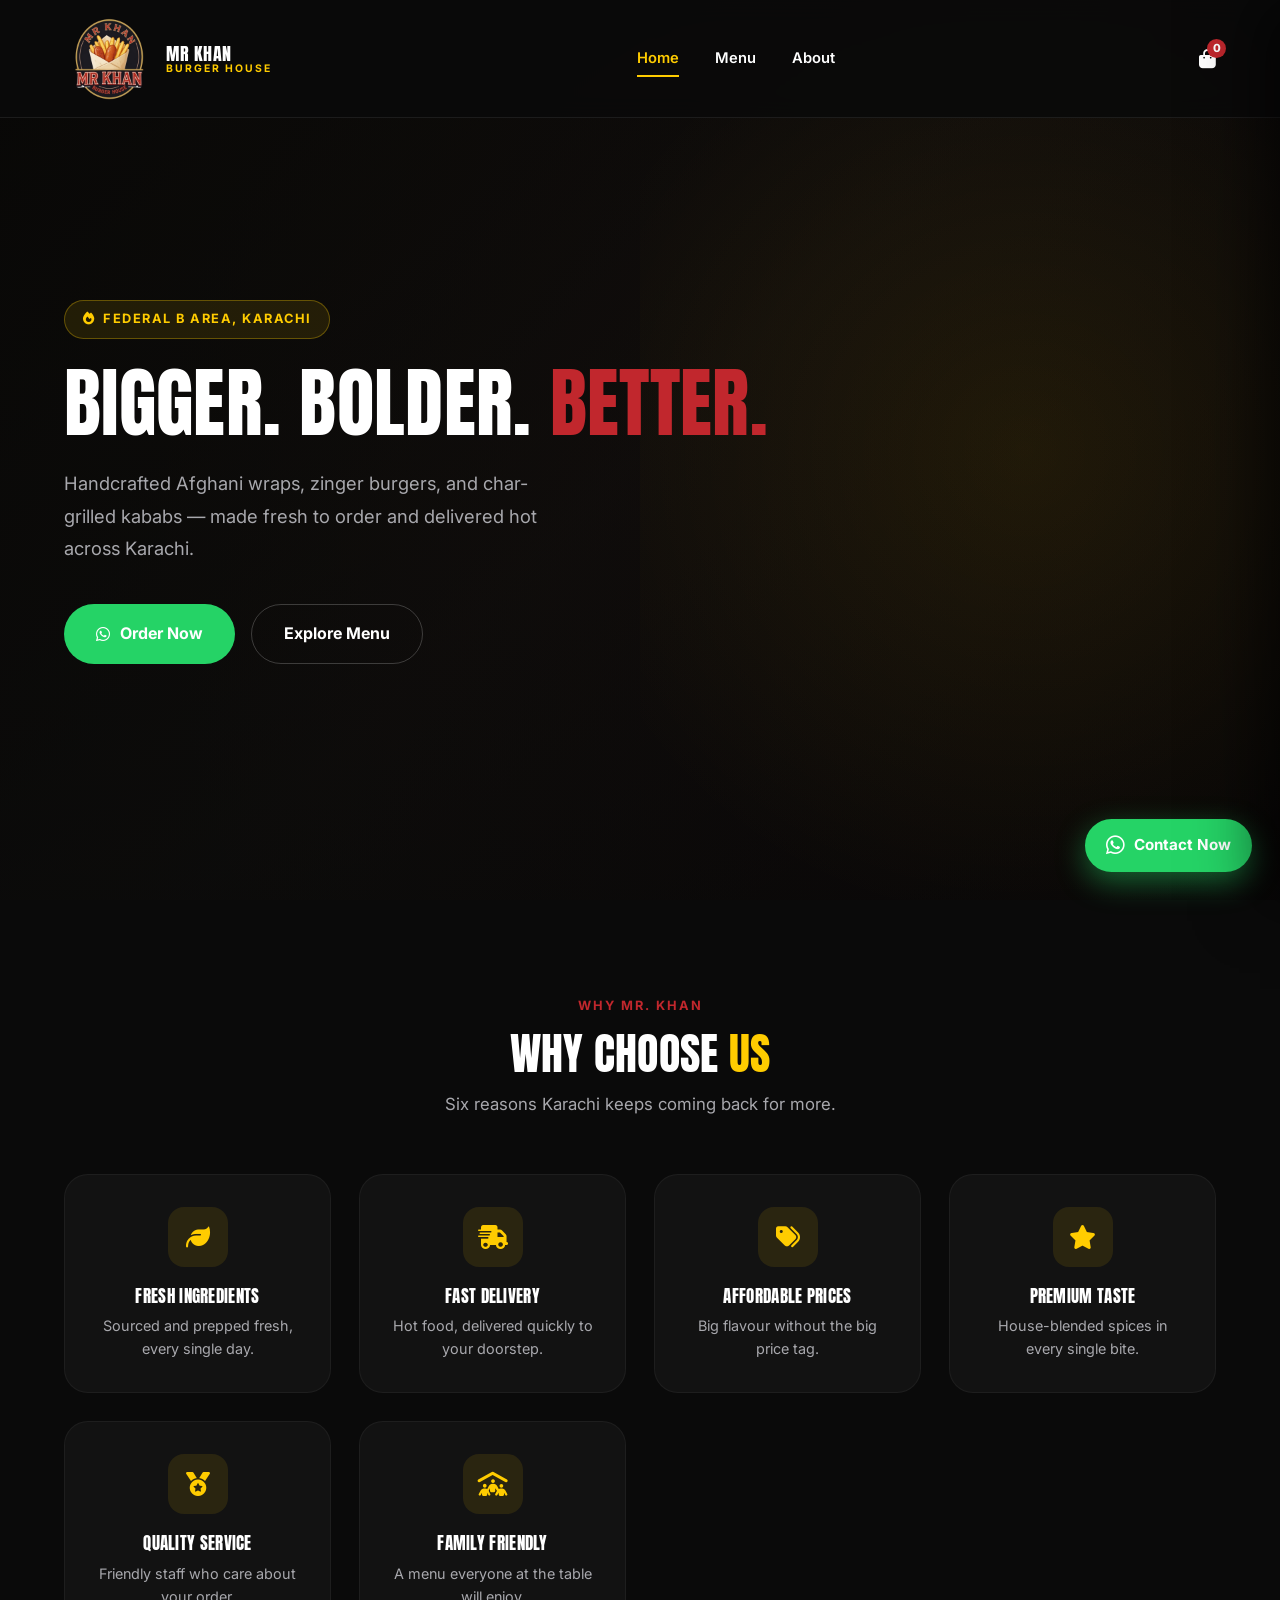
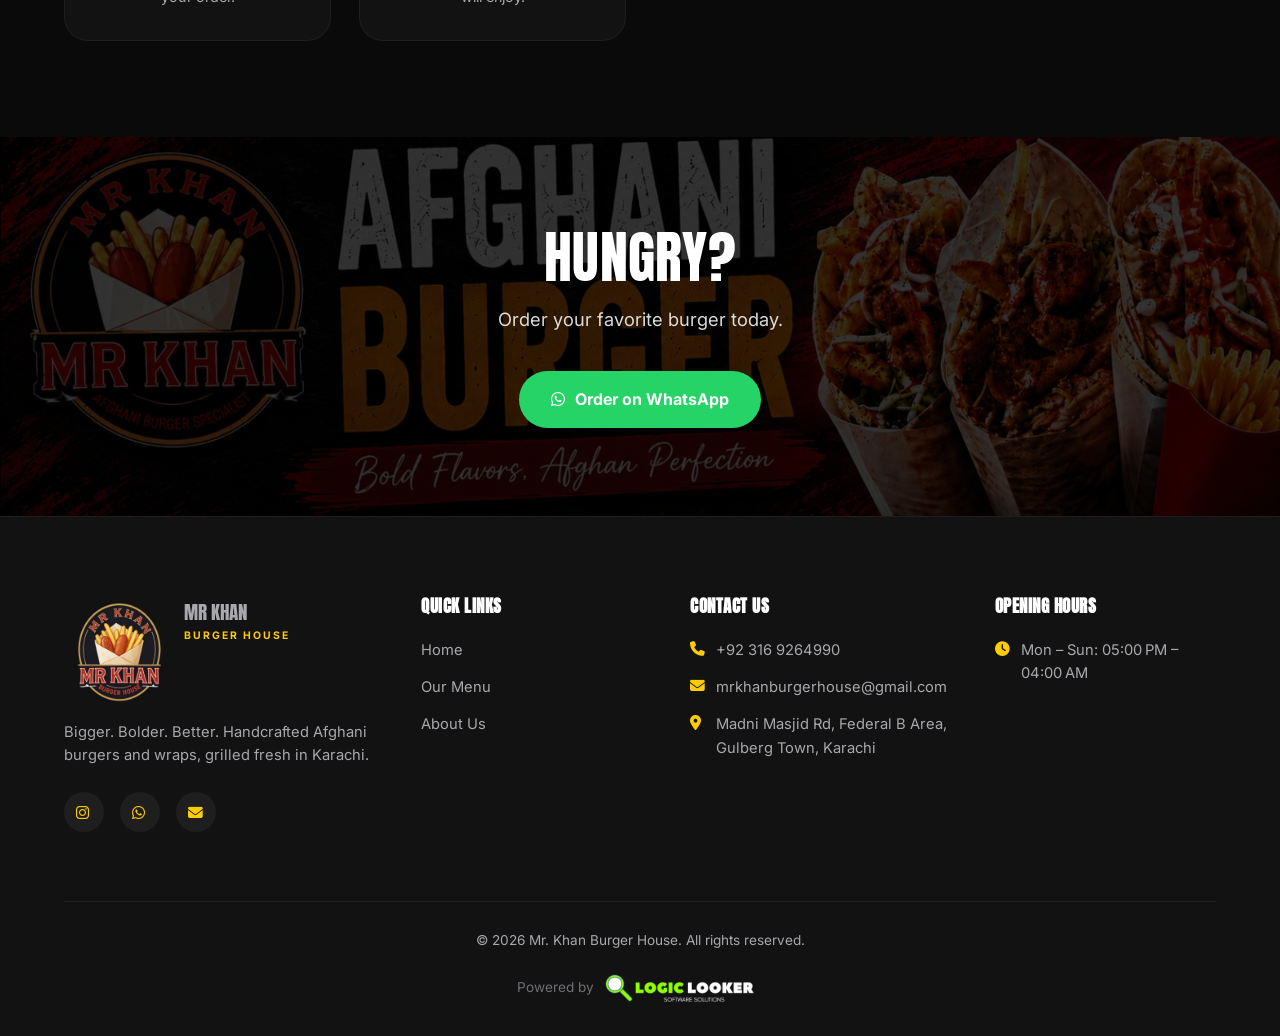
==== index.html @ 72c1619b "Add all project files" ====
<!DOCTYPE html>
<html lang="en">
<head>
<meta charset="UTF-8">
<meta name="viewport" content="width=device-width, initial-scale=1.0">
<title>Mr. Khan Burger House | Bigger. Bolder. Better. | Karachi</title>
<meta name="description" content="Mr. Khan Burger House — Afghani wraps, zinger burgers, seekh & chapli kabab grilled fresh daily in Federal B Area, Karachi. Order now on WhatsApp for fast delivery.">
<meta name="keywords" content="Mr Khan Burger House, Afghani burger Karachi, zinger burger Karachi, chapli kabab, seekh kabab, Federal B Area food, Gulberg Town restaurant, burger delivery Karachi">
<link rel="canonical" href="https://mrkhanburgerhouse.com/index.html">

<!-- Open Graph -->
<meta property="og:type" content="restaurant.menu">
<meta property="og:title" content="Mr. Khan Burger House | Bigger. Bolder. Better.">
<meta property="og:description" content="Afghani wraps, zinger burgers, and kababs grilled fresh daily in Federal B Area, Karachi. Order now on WhatsApp.">
<meta property="og:image" content="https://mrkhanburgerhouse.com/assets/logos/mrkhan-logo.png">
<meta property="og:url" content="https://mrkhanburgerhouse.com/index.html">
<meta property="og:locale" content="en_PK">

<!-- Twitter Card -->
<meta name="twitter:card" content="summary_large_image">
<meta name="twitter:title" content="Mr. Khan Burger House | Bigger. Bolder. Better.">
<meta name="twitter:description" content="Afghani wraps, zinger burgers, and kababs grilled fresh daily in Federal B Area, Karachi.">
<meta name="twitter:image" content="https://mrkhanburgerhouse.com/assets/logos/mrkhan-logo.png">

<link rel="icon" type="image/png" href="assets/logos/mrkhan-logo.png">
<link rel="apple-touch-icon" href="assets/logos/mrkhan-logo.png">

<link rel="preconnect" href="https://fonts.googleapis.com">
<link href="https://fonts.googleapis.com/css2?family=Anton&family=Inter:wght@300;400;500;600;700;800;900&display=swap" rel="stylesheet">
<link rel="stylesheet" href="https://cdnjs.cloudflare.com/ajax/libs/font-awesome/6.4.0/css/all.min.css">
<link rel="stylesheet" href="res/mrkhan.css">

<!-- Structured Data: Restaurant Schema -->
<script type="application/ld+json">
{
  "@context": "https://schema.org",
  "@type": "Restaurant",
  "name": "Mr. Khan Burger House",
  "image": "https://mrkhanburgerhouse.com/assets/logos/mrkhan-logo.png",
  "servesCuisine": ["Afghani", "Fast Food", "Burgers", "BBQ"],
  "priceRange": "Rs 60 - Rs 700",
  "telephone": "+92-316-9264990",
  "address": {
    "@type": "PostalAddress",
    "streetAddress": "Madni Masjid Rd, Federal B Area",
    "addressLocality": "Gulberg Town, Karachi",
    "addressCountry": "PK"
  },
  "url": "https://mrkhanburgerhouse.com/",
  "sameAs": ["https://www.instagram.com/mrkhanburgerhouse/"],
  "menu": "https://mrkhanburgerhouse.com/menu.html"
}
</script>
</head>
<body>
<a class="skip-link" href="#main">Skip to content</a>

<!-- ============================= Navigation ============================= -->
<nav id="navbar" aria-label="Primary">
  <a href="index.html" class="nav-brand">
    <img src="assets/logos/mrkhan-logo.png" alt="Mr. Khan Burger House logo">
    <span class="nav-brand-text">MR KHAN<span>BURGER HOUSE</span></span>
  </a>
  <div class="nav-links">
    <a href="index.html" class="active">Home</a>
    <a href="menu.html">Menu</a>
    <a href="about.html">About</a>
  </div>
  <div class="nav-actions">
    <button class="cart-btn" data-open-cart aria-label="View cart">
      <i class="fa-solid fa-bag-shopping" aria-hidden="true"></i>
      <span class="cart-count" id="cart-count">0</span>
    </button>
    <button class="mobile-toggle" aria-label="Open menu" aria-expanded="false">
      <i class="fa-solid fa-bars" aria-hidden="true"></i>
    </button>
  </div>
</nav>

<!-- Mobile Menu -->
<div class="mobile-overlay"></div>
<div class="mobile-menu" id="mobile-menu">
  <button class="mobile-menu-close" aria-label="Close menu"><i class="fa-solid fa-xmark"></i></button>
  <a href="index.html" class="active">Home</a>
  <a href="menu.html">Menu</a>
  <a href="about.html">About</a>
  <a href="https://wa.me/923169264990" target="_blank" rel="noopener">WhatsApp Us</a>
</div>

<main id="main">
  <!-- ============================= Hero ============================= -->
  <section class="hero" id="home">
    <!-- Background Video -->
    <video class="hero-video" autoplay muted loop playsinline aria-hidden="true">
      <source src="assets/media/menu.mp4" type="video/mp4">
    </video>
    <div class="hero-video-overlay"></div>

    <div class="hero-content fade-up">
      <span class="hero-eyebrow"><i class="fa-solid fa-fire" aria-hidden="true"></i> Federal B Area, Karachi</span>
      <h1>Bigger. Bolder. <span class="accent-word">Better.</span></h1>
      <p>Handcrafted Afghani wraps, zinger burgers, and char-grilled kababs — made fresh to order and delivered hot across Karachi.</p>
      <div class="hero-ctas">
        <a href="https://wa.me/923169264990" target="_blank" rel="noopener" class="btn btn-whatsapp">
          <i class="fa-brands fa-whatsapp" aria-hidden="true"></i> Order Now
        </a>
        <a href="menu.html" class="btn btn-outline">Explore Menu</a>
      </div>
    </div>
  </section>



  <!-- ============================= Why Choose Us ============================= -->
  <section class="why section" id="why-us" style="background:var(--bg);">
    <div class="section-header fade-up">
      <span class="section-eyebrow">Why Mr. Khan</span>
      <h2>Why Choose <span>Us</span></h2>
      <p>Six reasons Karachi keeps coming back for more.</p>
    </div>
    <div class="why-grid">
      <div class="why-card fade-up">
        <div class="why-icon"><i class="fa-solid fa-leaf" aria-hidden="true"></i></div>
        <h4>Fresh Ingredients</h4>
        <p>Sourced and prepped fresh, every single day.</p>
      </div>
      <div class="why-card fade-up">
        <div class="why-icon"><i class="fa-solid fa-truck-fast" aria-hidden="true"></i></div>
        <h4>Fast Delivery</h4>
        <p>Hot food, delivered quickly to your doorstep.</p>
      </div>
      <div class="why-card fade-up">
        <div class="why-icon"><i class="fa-solid fa-tags" aria-hidden="true"></i></div>
        <h4>Affordable Prices</h4>
        <p>Big flavour without the big price tag.</p>
      </div>
      <div class="why-card fade-up">
        <div class="why-icon"><i class="fa-solid fa-star" aria-hidden="true"></i></div>
        <h4>Premium Taste</h4>
        <p>House-blended spices in every single bite.</p>
      </div>
      <div class="why-card fade-up">
        <div class="why-icon"><i class="fa-solid fa-medal" aria-hidden="true"></i></div>
        <h4>Quality Service</h4>
        <p>Friendly staff who care about your order.</p>
      </div>
      <div class="why-card fade-up">
        <div class="why-icon"><i class="fa-solid fa-people-roof" aria-hidden="true"></i></div>
        <h4>Family Friendly</h4>
        <p>A menu everyone at the table will enjoy.</p>
      </div>
    </div>
  </section>


  <!-- ============================= CTA Banner ============================= -->
  <section class="cta-banner">
    <div class="fade-up">
      <h2>Hungry?</h2>
      <p>Order your favorite burger today.</p>
      <a href="https://wa.me/923169264990?text=Hi%20Mr.%20Khan%20Burger%20House%2C%20I%27d%20like%20to%20place%20an%20order." target="_blank" rel="noopener" class="btn btn-primary">
        <i class="fa-brands fa-whatsapp" aria-hidden="true"></i> Order on WhatsApp
      </a>
    </div>
  </section>
</main>

<!-- ============================= Footer ============================= -->
<footer id="contact">
  <div class="footer-grid">
    <div class="footer-col">
      <a href="index.html" class="footer-brand">
        <img src="assets/logos/mrkhan-logo.png" alt="Mr. Khan Burger House logo">
        <span class="footer-brand-text">MR KHAN<span>BURGER HOUSE</span></span>
      </a>
      <p style="margin-bottom:1.25rem;">Bigger. Bolder. Better. Handcrafted Afghani burgers and wraps, grilled fresh in Karachi.</p>
      <div class="social-links">
        <a href="https://www.instagram.com/mrkhanburgerhouse/" target="_blank" rel="noopener" aria-label="Instagram"><i class="fa-brands fa-instagram" aria-hidden="true"></i></a>
        <a href="https://wa.me/923169264990" target="_blank" rel="noopener" aria-label="WhatsApp"><i class="fa-brands fa-whatsapp" aria-hidden="true"></i></a>
        <a href="mailto:mrkhanburgerhouse@gmail.com" aria-label="Email"><i class="fa-solid fa-envelope" aria-hidden="true"></i></a>
      </div>
    </div>
    <div class="footer-col">
      <h4>Quick Links</h4>
      <a href="index.html">Home</a>
      <a href="menu.html">Our Menu</a>
      <a href="about.html">About Us</a>
    </div>
    <div class="footer-col">
      <h4>Contact Us</h4>
      <a href="tel:+923169264990"><i class="fa-solid fa-phone" aria-hidden="true"></i> +92 316 9264990</a>
      <a href="mailto:mrkhanburgerhouse@gmail.com"><i class="fa-solid fa-envelope" aria-hidden="true"></i> mrkhanburgerhouse@gmail.com</a>
      <a href="https://maps.app.goo.gl/6B8CQmkVMCNz8GJJA" target="_blank" rel="noopener"><i class="fa-solid fa-location-dot" aria-hidden="true"></i> Madni Masjid Rd, Federal B Area, Gulberg Town, Karachi</a>
    </div>
    <div class="footer-col">
      <h4>Opening Hours</h4>
      <p><i class="fa-solid fa-clock" aria-hidden="true"></i> Mon – Sun: 05:00 PM – 04:00 AM </p>
    </div>
  </div>
  <div class="footer-bottom">
    <p>&copy; 2026 Mr. Khan Burger House. All rights reserved.</p>
    <a href="https://logiclooker.com" target="_blank" rel="noopener" class="footer-powered">
      Powered by <img src="assets/logos/logo.png" alt="VisionXSystems logo">
    </a>
  </div>
</footer>

<!-- Floating WhatsApp Button -->
<a href="https://wa.me/923169264990" target="_blank" rel="noopener" class="whatsapp-float" aria-label="Contact us on WhatsApp">
  <i class="fa-brands fa-whatsapp" aria-hidden="true"></i> <span>Contact Now</span>
</a>

<!-- Toast Container -->
<div class="toast-container" id="toast-container"></div>

<!-- ============================= Cart Sidebar ============================= -->
<div class="cart-overlay" id="cart-overlay" data-cart-overlay></div>
<div class="cart-sidebar" id="cart-sidebar" role="dialog" aria-label="Shopping cart">
  <div class="cart-header">
    <h2><i class="fa-solid fa-bag-shopping" aria-hidden="true"></i> Your Cart</h2>
    <button class="cart-close" data-close-cart aria-label="Close cart"><i class="fa-solid fa-xmark"></i></button>
  </div>
  <div class="cart-items" id="cart-items-list">
    <div class="cart-empty">
      <i class="fa-solid fa-bag-shopping" aria-hidden="true"></i>
      <p>Your cart is empty</p>
      <p style="font-size:0.85rem;">Add items from the menu to get started.</p>
      <a href="menu.html" class="btn btn-primary btn-sm" style="margin-top:0.5rem;">Browse Menu</a>
    </div>
  </div>
  <div class="cart-footer" id="cart-footer" style="display:none;">
    <div class="cart-subtotal">
      <span>Subtotal</span>
      <span class="total-price" id="cart-total">Rs 0</span>
    </div>
    <button class="checkout-btn" data-open-checkout>
      <i class="fa-solid fa-lock" aria-hidden="true"></i> Proceed to Checkout
    </button>
    <button class="clear-cart" data-clear-cart>Clear Cart</button>
  </div>
</div>

<!-- ============================= Checkout Modal ============================= -->
<div class="checkout-overlay" id="checkout-overlay">
  <div class="checkout-modal" id="checkout-modal" role="dialog" aria-label="Checkout">
    <div id="checkout-form-view">
      <div class="checkout-modal-header">
        <h2><i class="fa-solid fa-receipt" aria-hidden="true"></i> Complete Your Order</h2>
        <button class="modal-close" data-close-checkout aria-label="Close"><i class="fa-solid fa-xmark"></i></button>
      </div>
      <div class="checkout-body">
        <p class="checkout-section-title"><i class="fa-solid fa-bag-shopping" aria-hidden="true"></i> Order Summary</p>
        <div class="order-summary-box" id="checkout-summary-items"></div>

        <p class="checkout-section-title"><i class="fa-solid fa-location-dot" aria-hidden="true"></i> Delivery Details</p>
        <div class="form-row">
          <div class="form-group">
            <label for="co-name">Full Name *</label>
            <input type="text" id="co-name" placeholder="Ahmed Khan" autocomplete="name">
          </div>
          <div class="form-group">
            <label for="co-phone">Phone Number *</label>
            <input type="tel" id="co-phone" placeholder="+92 300 0000000" autocomplete="tel">
          </div>
        </div>
        <div class="form-group">
          <label for="co-address">Street Address *</label>
          <input type="text" id="co-address" placeholder="House #, Street, Area" autocomplete="street-address">
        </div>
        <div class="form-group">
          <label for="co-city">City</label>
          <input type="text" id="co-city" value="Karachi" disabled>
          <span class="field-hint">We currently deliver within Karachi only.</span>
        </div>
        <div class="form-group">
          <label for="co-notes">Delivery Notes (optional)</label>
          <textarea id="co-notes" placeholder="Special instructions, landmarks, gate code..."></textarea>
        </div>

        <p class="checkout-section-title"><i class="fa-solid fa-wallet" aria-hidden="true"></i> Payment Method</p>
        <div class="payment-note">
          <i class="fa-solid fa-money-bill-wave" aria-hidden="true"></i> Cash on Delivery — the only payment method available right now.
        </div>

        <button class="place-order-btn" style="margin-top:1.5rem;" data-place-order>
          <i class="fa-brands fa-whatsapp" aria-hidden="true"></i> Send Order via WhatsApp
        </button>
      </div>
    </div>

    <div class="confirm-screen" id="checkout-confirm-view">
      <div class="confirm-checkmark"><i class="fa-solid fa-check" aria-hidden="true"></i></div>
      <h2>Order Sent! 🎉</h2>
      <p>Your order details have been opened in WhatsApp.<br>Just hit send and we'll get it ready for you.</p>
      <div class="confirm-details" id="confirm-details-box"></div>
      <button class="done-btn btn btn-primary btn-block" id="checkout-done-btn">
        <i class="fa-solid fa-house" aria-hidden="true"></i> Back to Menu
      </button>
    </div>
  </div>
</div>

<script src="res/mrkhan.js"></script>
</body>
</html>
---- res/mrkhan.css ----
/* =========================================================================
   MR. KHAN BURGER HOUSE — Stylesheet
   res/mrkhan.css
   Table of contents:
     1. CSS Variables & Reset
     2. Base / Typography
     3. Utility Classes
     4. Navigation
     5. Floating WhatsApp Button
     6. Hero
     7. Section Header / Buttons
     8. Speciality Cards
     9. Why Choose Us
     10. Testimonials Slider
     11. CTA Banner
     12. Menu Page (search, categories, food cards)
     13. Cart Sidebar
     14. Checkout Modal
     15. About Page (story, gallery, lightbox, map, contact)
     16. Footer
     17. Toast Notifications
     18. Animations
     19. Responsive
   ========================================================================= */

/* -------------------------------------------------------------------------
   1. CSS Variables & Reset
   ------------------------------------------------------------------------- */
:root {
  /* Brand palette — pulled from the Mr. Khan logo (black / gold / red) */
  --primary: #ffcc00;
  /* warm gold */
  --primary-hover: #e6b800;
  --accent: #c1272d;
  /* signature red */
  --accent-hover: #9f1f24;
  --whatsapp: #25D366;
  --whatsapp-hover: #1ebe5a;

  --bg: #0a0a0a;
  --surface: #121212;
  --surface-2: #171717;
  --surface-hover: #1e1e1e;
  --border: rgba(255, 255, 255, 0.08);
  --border-soft: rgba(255, 255, 255, 0.05);

  --text: #ffffff;
  --text-muted: #a8a8ad;
  --text-faint: #6f6f75;

  --radius-sm: 10px;
  --radius-md: 16px;
  --radius-lg: 24px;
  --radius-pill: 999px;

  --shadow-md: 0 20px 40px rgba(0, 0, 0, 0.45);
  --shadow-lg: 0 30px 70px rgba(0, 0, 0, 0.6);

  --ease: cubic-bezier(0.16, 1, 0.3, 1);
  --font-display: 'Anton', 'Inter', sans-serif;
  --font-body: 'Inter', system-ui, -apple-system, sans-serif;
}

* {
  margin: 0;
  padding: 0;
  box-sizing: border-box;
}

html {
  scroll-behavior: smooth;
}

body {
  font-family: var(--font-body);
  background-color: var(--bg);
  color: var(--text);
  line-height: 1.6;
  overflow-x: hidden;
  background-image:
    radial-gradient(circle at 15% 0%, rgba(240, 165, 44, 0.06), transparent 45%),
    radial-gradient(circle at 85% 20%, rgba(193, 39, 45, 0.07), transparent 40%);
}

img {
  max-width: 100%;
  display: block;
}

a {
  color: inherit;
}

button,
input,
select,
textarea {
  font-family: inherit;
}

:focus-visible {
  outline: 2px solid var(--primary);
  outline-offset: 3px;
}

/* -------------------------------------------------------------------------
   2. Base / Typography
   ------------------------------------------------------------------------- */
h1,
h2,
h3,
h4 {
  font-family: var(--font-display);
  font-weight: 400;
  letter-spacing: 0.3px;
  line-height: 1.15;
}

p {
  color: var(--text-muted);
}

.text-primary {
  color: var(--primary);
}

.text-accent {
  color: var(--accent);
}

/* -------------------------------------------------------------------------
   3. Utility Classes
   ------------------------------------------------------------------------- */
.container {
  max-width: 1280px;
  margin: 0 auto;
  padding: 0 5%;
}

.section {
  padding: 6rem 5%;
}

.section-tight {
  padding: 4rem 5%;
}

.visually-hidden {
  position: absolute;
  width: 1px;
  height: 1px;
  padding: 0;
  margin: -1px;
  overflow: hidden;
  clip: rect(0, 0, 0, 0);
  white-space: nowrap;
  border: 0;
}

.skip-link {
  position: absolute;
  left: -999px;
  top: 0;
  background: var(--primary);
  color: #000;
  padding: 0.75rem 1.25rem;
  z-index: 5000;
  border-radius: 0 0 10px 0;
  font-weight: 700;
}

.skip-link:focus {
  left: 0;
}

.fade-up {
  opacity: 0;
  transform: translateY(40px);
  transition: opacity 0.8s var(--ease), transform 0.8s var(--ease);
}

.fade-up.visible {
  opacity: 1;
  transform: translateY(0);
}

.btn {
  padding: 1rem 2rem;
  border-radius: var(--radius-pill);
  font-weight: 700;
  font-size: 1rem;
  cursor: pointer;
  border: none;
  transition: all 0.3s ease;
  text-decoration: none;
  display: inline-flex;
  align-items: center;
  justify-content: center;
  gap: 0.6rem;
}

.btn-primary {
  background: var(--primary);
  color: #0a0a0a;
}

.btn-primary:hover {
  background: var(--primary-hover);
  transform: translateY(-3px);
  box-shadow: 0 10px 25px rgba(255, 204, 0, 0.3);
}

.btn-accent {
  background: var(--accent);
  color: #fff;
}

.btn-accent:hover {
  background: var(--accent-hover);
  transform: translateY(-3px);
  box-shadow: 0 10px 25px rgba(193, 39, 45, 0.35);
}

.btn-outline {
  background: transparent;
  color: var(--text);
  border: 1px solid rgba(255, 255, 255, 0.2);
}

.btn-outline:hover {
  background: rgba(255, 255, 255, 0.1);
  border-color: var(--text);
}

.btn-whatsapp {
  background: var(--whatsapp);
  color: #fff;
}

.btn-whatsapp:hover {
  background: var(--whatsapp-hover);
  transform: translateY(-3px);
  box-shadow: 0 10px 25px rgba(37, 211, 102, 0.35);
}

.btn-block {
  width: 100%;
}

.btn-sm {
  padding: 0.65rem 1.3rem;
  font-size: 0.9rem;
}

/* -------------------------------------------------------------------------
   4. Navigation
   ------------------------------------------------------------------------- */
nav {
  position: fixed;
  top: 0;
  width: 100%;
  padding: 0.85rem 5%;
  display: flex;
  justify-content: space-between;
  align-items: center;
  background: rgba(10, 10, 10, 0.92);
  backdrop-filter: blur(12px);
  z-index: 1000;
  border-bottom: 1px solid var(--border);
  transition: all 0.3s ease;
}

.nav-brand {
  display: flex;
  align-items: center;
  gap: 0.75rem;
  text-decoration: none;
}

.nav-brand img {
  height: 90px;
  width: 90px;
  border-radius: 50%;
  object-fit: contain;
}

.nav-brand-text {
  font-family: var(--font-display);
  font-size: 1.15rem;
  letter-spacing: 0.5px;
  line-height: 1.1;
}

.nav-brand-text span {
  display: block;
  color: var(--primary);
  font-size: 0.65rem;
  letter-spacing: 2px;
  font-family: var(--font-body);
  font-weight: 700;
}

.nav-links {
  display: flex;
  gap: 2.25rem;
  align-items: center;
}

.nav-links a {
  color: var(--text);
  text-decoration: none;
  font-weight: 600;
  font-size: 0.92rem;
  transition: color 0.3s;
  position: relative;
  padding: 0.3rem 0;
}

.nav-links a::after {
  content: '';
  position: absolute;
  left: 0;
  bottom: -2px;
  width: 0;
  height: 2px;
  background: var(--primary);
  transition: width 0.3s var(--ease);
}

.nav-links a:hover {
  color: var(--primary);
}

.nav-links a:hover::after,
.nav-links a.active::after {
  width: 100%;
}

.nav-links a.active {
  color: var(--primary);
}

.nav-actions {
  display: flex;
  align-items: center;
  gap: 1.1rem;
}

.cart-btn {
  position: relative;
  background: transparent;
  border: none;
  color: var(--text);
  font-size: 1.2rem;
  cursor: pointer;
  transition: transform 0.2s;
}

.cart-btn:hover {
  transform: scale(1.1);
  color: var(--primary);
}

.cart-count {
  position: absolute;
  top: -8px;
  right: -10px;
  background: var(--accent);
  color: #fff;
  font-size: 0.7rem;
  font-weight: 800;
  width: 19px;
  height: 19px;
  border-radius: 50%;
  display: flex;
  justify-content: center;
  align-items: center;
  transition: transform 0.3s;
}

.mobile-toggle {
  display: none;
  background: transparent;
  border: none;
  color: var(--text);
  font-size: 1.4rem;
  cursor: pointer;
}

.mobile-menu {
  position: fixed;
  top: 0;
  right: 0;
  width: 78%;
  max-width: 320px;
  height: 100vh;
  background: #0d0d0d;
  border-left: 1px solid var(--border);
  z-index: 1500;
  transform: translateX(100%);
  transition: transform 0.4s var(--ease);
  padding: 6rem 2rem 2rem;
  display: flex;
  flex-direction: column;
  gap: 1.75rem;
}

.mobile-menu.open {
  transform: translateX(0);
}

.mobile-menu a {
  color: var(--text);
  text-decoration: none;
  font-size: 1.2rem;
  font-weight: 700;
  font-family: var(--font-display);
  letter-spacing: 0.5px;
}

.mobile-menu a.active {
  color: var(--primary);
}

.mobile-menu-close {
  position: absolute;
  top: 1.5rem;
  right: 1.5rem;
  background: rgba(255, 255, 255, 0.06);
  border: none;
  color: var(--text);
  width: 38px;
  height: 38px;
  border-radius: 50%;
  font-size: 1.1rem;
  cursor: pointer;
}

.mobile-overlay {
  position: fixed;
  inset: 0;
  background: rgba(0, 0, 0, 0.6);
  z-index: 1499;
  opacity: 0;
  pointer-events: none;
  transition: opacity 0.35s ease;
}

.mobile-overlay.open {
  opacity: 1;
  pointer-events: all;
}

/* -------------------------------------------------------------------------
   5. Floating WhatsApp Button
   ------------------------------------------------------------------------- */
.whatsapp-float {
  position: fixed;
  bottom: 1.75rem;
  right: 1.75rem;
  z-index: 1600;
  display: flex;
  align-items: center;
  gap: 0.6rem;
  background: var(--whatsapp);
  color: #fff;
  text-decoration: none;
  padding: 0.9rem 1.3rem;
  border-radius: var(--radius-pill);
  font-weight: 700;
  font-size: 0.95rem;
  box-shadow: 0 10px 30px rgba(37, 211, 102, 0.45);
  transition: transform 0.3s var(--ease), box-shadow 0.3s var(--ease), background 0.3s;
  animation: wa-pulse 2.6s ease-in-out infinite;
}

.whatsapp-float i {
  font-size: 1.35rem;
}

.whatsapp-float:hover {
  transform: translateY(-4px) scale(1.04);
  background: var(--whatsapp-hover);
  box-shadow: 0 16px 40px rgba(37, 211, 102, 0.55);
}

@keyframes wa-pulse {

  0%,
  100% {
    box-shadow: 0 10px 30px rgba(37, 211, 102, 0.45);
  }

  50% {
    box-shadow: 0 10px 30px rgba(37, 211, 102, 0.75), 0 0 0 8px rgba(37, 211, 102, 0.08);
  }
}

/* -------------------------------------------------------------------------
   6. Hero
   ------------------------------------------------------------------------- */
.hero {
  min-height: 100vh;
  display: flex;
  align-items: center;
  padding: 7rem 5% 3rem;
  gap: 4rem;
  position: relative;
  overflow: hidden;
}

.hero::before {
  content: '';
  position: absolute;
  top: -20%;
  right: -10%;
  width: 60%;
  height: 140%;
  background: radial-gradient(circle, rgba(255, 204, 0, 0.08), transparent 65%);
  pointer-events: none;
  z-index: 1;
}

/* Hero background video */
.hero-video {
  position: absolute;
  inset: 0;
  width: 100%;
  height: 100%;
  object-fit: cover;
  z-index: 0;
  opacity: 1;
  /* filter: brightness(0.55) saturate(0.7); */
  pointer-events: none;
}

/* Dark overlay on top of the video */
.hero-video-overlay {
  position: absolute;
  inset: 0;
  background: linear-gradient(
    135deg,
    rgba(5, 5, 5, 0.82) 0%,
    rgba(10, 10, 10, 0.60) 50%,
    rgba(5, 5, 5, 0.75) 100%
  );
  z-index: 0;
  pointer-events: none;
}


.hero-eyebrow {
  display: inline-flex;
  align-items: center;
  gap: 0.5rem;
  background: rgba(255, 204, 0, 0.1);
  border: 1px solid rgba(255, 204, 0, 0.3);
  color: var(--primary);
  padding: 0.5rem 1.1rem;
  border-radius: var(--radius-pill);
  font-size: 0.8rem;
  font-weight: 700;
  letter-spacing: 1.5px;
  text-transform: uppercase;
  margin-bottom: 1.5rem;
}

.hero-content {
  flex: 1;
  position: relative;
  z-index: 1;
}

.hero-content h1 {
  font-size: clamp(2.8rem, 6vw, 5rem);
  line-height: 1.05;
  margin-bottom: 1.5rem;
  text-transform: uppercase;
}

.hero-content h1 span {
  color: var(--primary);
}

.hero-content h1 .accent-word {
  color: var(--accent);
}

.hero-content p {
  font-size: 1.15rem;
  color: var(--text-muted);
  margin-bottom: 2.5rem;
  max-width: 500px;
  line-height: 1.75;
}

.hero-ctas {
  display: flex;
  flex-wrap: wrap;
  gap: 1rem;
}

.hero-image {
  flex: 1;
  display: flex;
  justify-content: center;
  position: relative;
  z-index: 1;
}

.hero-image .img-frame {
  position: relative;
  width: 100%;
  max-width: 540px;
}

.hero-image img {
  width: 100%;
  aspect-ratio: 1/1;
  object-fit: cover;
  border-radius: 50%;
  border: 6px solid rgba(255, 204, 0, 0.15);
  filter: drop-shadow(0 30px 50px rgba(0, 0, 0, 0.8));
  animation: float 6s ease-in-out infinite;
}

.hero-badge {
  position: absolute;
  bottom: 6%;
  left: -6%;
  background: var(--accent);
  color: #fff;
  padding: 1rem 1.3rem;
  border-radius: var(--radius-md);
  box-shadow: var(--shadow-md);
  text-align: center;
  line-height: 1.1;
}

.hero-badge strong {
  display: block;
  font-family: var(--font-display);
  font-size: 1.5rem;
}

.hero-badge span {
  font-size: 0.7rem;
  text-transform: uppercase;
  letter-spacing: 1px;
  opacity: 0.85;
}

@keyframes float {
  0% {
    transform: translateY(0) rotate(0deg);
  }

  50% {
    transform: translateY(-22px) rotate(1.5deg);
  }

  100% {
    transform: translateY(0) rotate(0deg);
  }
}

/* -------------------------------------------------------------------------
   7. Section Header
   ------------------------------------------------------------------------- */
.section-header {
  text-align: center;
  margin-bottom: 3.5rem;
  max-width: 640px;
  margin-left: auto;
  margin-right: auto;
}

.section-eyebrow {
  color: var(--accent);
  font-weight: 700;
  letter-spacing: 2px;
  text-transform: uppercase;
  font-size: 0.8rem;
  display: block;
  margin-bottom: 0.75rem;
}

.section-header h2 {
  font-size: clamp(2rem, 4vw, 2.75rem);
  margin-bottom: 0.75rem;
  text-transform: uppercase;
}

.section-header h2 span {
  color: var(--primary);
}

.section-header p {
  font-size: 1.05rem;
}

/* -------------------------------------------------------------------------
   8. Speciality Cards
   ------------------------------------------------------------------------- */
.speciality {
  background: var(--surface);
}

.speciality-grid {
  display: grid;
  grid-template-columns: repeat(auto-fit, minmax(280px, 1fr));
  gap: 2rem;
}

.speciality-card {
  background: var(--bg);
  border-radius: var(--radius-lg);
  overflow: hidden;
  border: 1px solid var(--border-soft);
  transition: all 0.4s var(--ease);
}

.speciality-card:hover {
  transform: translateY(-10px);
  border-color: rgba(255, 204, 0, 0.3);
  box-shadow: var(--shadow-md);
}

.speciality-img {
  height: 220px;
  overflow: hidden;
}

.speciality-img img {
  width: 100%;
  height: 100%;
  object-fit: cover;
  transition: transform 0.7s var(--ease);
}

.speciality-card:hover .speciality-img img {
  transform: scale(1.1);
}

.speciality-body {
  padding: 1.5rem;
}

.speciality-body h3 {
  font-size: 1.2rem;
  margin-bottom: 0.5rem;
  text-transform: uppercase;
  letter-spacing: 0.3px;
}

.speciality-body p {
  font-size: 0.92rem;
}

/* -------------------------------------------------------------------------
   9. Why Choose Us
   ------------------------------------------------------------------------- */
.why-grid {
  display: grid;
  grid-template-columns: repeat(auto-fit, minmax(240px, 1fr));
  gap: 1.75rem;
}

.why-card {
  background: var(--surface);
  border: 1px solid var(--border-soft);
  border-radius: var(--radius-lg);
  padding: 2rem 1.75rem;
  text-align: center;
  transition: all 0.35s var(--ease);
}

.why-card:hover {
  transform: translateY(-6px);
  border-color: rgba(255, 204, 0, 0.3);
  background: var(--surface-hover);
}

.why-icon {
  width: 60px;
  height: 60px;
  margin: 0 auto 1.25rem;
  border-radius: 16px;
  background: rgba(255, 204, 0, 0.1);
  color: var(--primary);
  display: flex;
  align-items: center;
  justify-content: center;
  font-size: 1.5rem;
}

.why-card h4 {
  font-size: 1.05rem;
  margin-bottom: 0.5rem;
  text-transform: uppercase;
  letter-spacing: 0.3px;
}

.why-card p {
  font-size: 0.9rem;
}

/* -------------------------------------------------------------------------
   10. Testimonials Slider
   ------------------------------------------------------------------------- */
.testimonials {
  background: var(--surface);
  position: relative;
  overflow: hidden;
}

.testimonial-track-wrap {
  max-width: 800px;
  margin: 0 auto;
  position: relative;
}

.testimonial-track {
  display: flex;
  transition: transform 0.6s var(--ease);
}

.testimonial-slide {
  min-width: 100%;
  padding: 0 0.5rem;
}

.testimonial-card {
  background: var(--bg);
  border: 1px solid var(--border-soft);
  border-radius: var(--radius-lg);
  padding: 2.5rem;
  text-align: center;
}

.testimonial-stars {
  color: var(--primary);
  font-size: 1rem;
  margin-bottom: 1.25rem;
  letter-spacing: 3px;
}

.testimonial-quote {
  font-size: 1.15rem;
  line-height: 1.8;
  color: var(--text);
  margin-bottom: 1.75rem;
  font-style: italic;
}

.testimonial-person {
  display: flex;
  align-items: center;
  justify-content: center;
  gap: 0.9rem;
}

.testimonial-avatar {
  width: 48px;
  height: 48px;
  border-radius: 50%;
  background: var(--primary);
  color: #0a0a0a;
  display: flex;
  align-items: center;
  justify-content: center;
  font-family: var(--font-display);
  font-size: 1.1rem;
}

.testimonial-name {
  font-weight: 700;
  font-size: 0.95rem;
}

.testimonial-role {
  font-size: 0.82rem;
  color: var(--text-faint);
}

.testimonial-controls {
  display: flex;
  justify-content: center;
  align-items: center;
  gap: 1.5rem;
  margin-top: 2rem;
}

.testimonial-arrow {
  background: rgba(255, 255, 255, 0.05);
  border: 1px solid var(--border);
  color: var(--text);
  width: 42px;
  height: 42px;
  border-radius: 50%;
  cursor: pointer;
  display: flex;
  align-items: center;
  justify-content: center;
  transition: all 0.25s;
}

.testimonial-arrow:hover {
  background: var(--primary);
  color: #0a0a0a;
  border-color: var(--primary);
}

.testimonial-dots {
  display: flex;
  gap: 0.5rem;
}

.testimonial-dot {
  width: 8px;
  height: 8px;
  border-radius: 50%;
  background: rgba(255, 255, 255, 0.2);
  cursor: pointer;
  border: none;
  transition: all 0.3s;
}

.testimonial-dot.active {
  background: var(--primary);
  width: 24px;
  border-radius: 4px;
}

/* -------------------------------------------------------------------------
   11. CTA Banner
   ------------------------------------------------------------------------- */
.cta-banner {
  background-image: linear-gradient(rgba(0,0,0,0.8), rgba(0,0,0,0.8)), url('../assets/gallery/bg.jpeg');
  background-size: cover;
  background-position: center;
  background-repeat: no-repeat;
  padding: 5.5rem 5%;
  text-align: center;
  position: relative;
  overflow: hidden;
}

.cta-banner h2 {
  font-size: clamp(2.2rem, 5vw, 3.5rem);
  color: #fff;
  margin-bottom: 1rem;
  text-transform: uppercase;
}

.cta-banner p {
  color: rgba(255, 255, 255, 0.85);
  font-size: 1.15rem;
  margin-bottom: 2.25rem;
}

.cta-banner .btn-primary {
  background: #25d366;
  color: white;
}


/* -------------------------------------------------------------------------
   12. Menu Page
   ------------------------------------------------------------------------- */
.menu-hero {
  padding: 9rem 5% 3rem;
  text-align: center;
  background: var(--surface);
  border-bottom: 1px solid var(--border-soft);
}

.menu-hero h1 {
  font-size: clamp(2.4rem, 5vw, 3.5rem);
  text-transform: uppercase;
  margin-bottom: 0.75rem;
}

.menu-hero h1 span {
  color: var(--primary);
}

.menu-hero p {
  max-width: 560px;
  margin: 0 auto;
}

.menu-page {
  padding: 4rem 5% 6rem;
}

.search-bar {
  max-width: 480px;
  margin: 0 auto 2.5rem;
  position: relative;
}

.search-bar i {
  position: absolute;
  left: 1.4rem;
  top: 50%;
  transform: translateY(-50%);
  color: var(--text-faint);
}

.search-bar input {
  width: 100%;
  padding: 1.05rem 1.5rem 1.05rem 3rem;
  border-radius: var(--radius-pill);
  border: 1px solid var(--border);
  background: rgba(255, 255, 255, 0.03);
  color: var(--text);
  font-size: 1rem;
  outline: none;
  transition: all 0.3s ease;
}

.search-bar input:focus {
  border-color: var(--primary);
  background: rgba(0, 0, 0, 0.4);
  box-shadow: 0 0 0 4px rgba(255, 204, 0, 0.12);
}

.categories {
  display: flex;
  justify-content: center;
  gap: 0.75rem;
  flex-wrap: wrap;
  margin-bottom: 3.5rem;
}

.category-btn {
  background: rgba(255, 255, 255, 0.04);
  color: var(--text-muted);
  border: 1px solid var(--border);
  padding: 0.7rem 1.4rem;
  border-radius: var(--radius-pill);
  cursor: pointer;
  transition: all 0.3s;
  font-weight: 600;
  font-size: 0.9rem;
}

.category-btn:hover {
  background: rgba(255, 255, 255, 0.1);
  color: var(--text);
}

.category-btn.active {
  background: var(--primary);
  color: #0a0a0a;
  border-color: var(--primary);
}

.menu-grid {
  display: grid;
  grid-template-columns: repeat(auto-fill, minmax(290px, 1fr));
  gap: 2rem;
}

.no-results {
  text-align: center;
  grid-column: 1 / -1;
  padding: 3.5rem 1rem;
}

.no-results h3 {
  margin-bottom: 0.5rem;
}

.food-card {
  background: var(--surface);
  border-radius: var(--radius-lg);
  padding: 1.35rem;
  border: 1px solid var(--border-soft);
  transition: all 0.4s var(--ease);
  display: flex;
  flex-direction: column;
}

.food-card:hover {
  transform: translateY(-8px);
  border-color: rgba(255, 204, 0, 0.3);
  box-shadow: var(--shadow-md);
}

.food-image-container {
  width: 100%;
  height: 200px;
  border-radius: var(--radius-md);
  margin-bottom: 1.25rem;
  background: var(--surface-2);
  overflow: hidden;
  position: relative;
}

.food-image-container img {
  width: 100%;
  height: 100%;
  object-fit: cover;
  transition: transform 0.6s var(--ease);
}

.food-card:hover .food-image-container img {
  transform: scale(1.08);
}

.food-category-tag {
  position: absolute;
  top: 0.75rem;
  left: 0.75rem;
  background: rgba(10, 10, 10, 0.75);
  color: var(--primary);
  font-size: 0.7rem;
  font-weight: 700;
  text-transform: uppercase;
  letter-spacing: 0.5px;
  padding: 0.3rem 0.7rem;
  border-radius: var(--radius-pill);
  backdrop-filter: blur(4px);
}

.food-info {
  display: flex;
  flex-direction: column;
  flex-grow: 1;
}

.food-info h3 {
  font-size: 1.1rem;
  margin-bottom: 0.5rem;
  font-family: var(--font-body);
  font-weight: 700;
}

.food-info p {
  font-size: 0.87rem;
  line-height: 1.6;
  margin-bottom: 1.25rem;
  flex-grow: 1;
}

.card-footer {
  display: flex;
  justify-content: space-between;
  align-items: center;
  margin-top: auto;
  padding-top: 1rem;
  border-top: 1px solid var(--border-soft);
}

.price {
  font-size: 1.25rem;
  font-weight: 800;
  color: var(--primary);
}

.add-to-cart {
  background: var(--surface-hover);
  border: none;
  color: var(--text);
  padding: 0.6rem 1.15rem;
  border-radius: var(--radius-pill);
  display: flex;
  align-items: center;
  gap: 0.5rem;
  cursor: pointer;
  transition: all 0.3s;
  font-weight: 700;
  font-size: 0.85rem;
}

.food-card:hover .add-to-cart {
  background: var(--primary);
  color: #0a0a0a;
}

.add-to-cart:active {
  transform: scale(0.95);
}

/* -------------------------------------------------------------------------
   13. Cart Sidebar
   ------------------------------------------------------------------------- */
.cart-overlay {
  position: fixed;
  inset: 0;
  background: rgba(0, 0, 0, 0.6);
  backdrop-filter: blur(4px);
  z-index: 2000;
  opacity: 0;
  pointer-events: none;
  transition: opacity 0.35s ease;
}

.cart-overlay.open {
  opacity: 1;
  pointer-events: all;
}

.cart-sidebar {
  position: fixed;
  top: 0;
  right: 0;
  width: 420px;
  max-width: 100vw;
  height: 100vh;
  background: #0d0d0d;
  border-left: 1px solid var(--border);
  z-index: 2001;
  display: flex;
  flex-direction: column;
  transform: translateX(100%);
  transition: transform 0.4s var(--ease);
  box-shadow: -20px 0 60px rgba(0, 0, 0, 0.6);
}

.cart-sidebar.open {
  transform: translateX(0);
}

.cart-header {
  display: flex;
  align-items: center;
  justify-content: space-between;
  padding: 1.5rem 1.75rem;
  border-bottom: 1px solid var(--border-soft);
}

.cart-header h2 {
  font-family: var(--font-body);
  font-size: 1.2rem;
  font-weight: 800;
  display: flex;
  align-items: center;
  gap: 0.6rem;
}

.cart-header h2 span {
  color: var(--primary);
}

.cart-close {
  background: rgba(255, 255, 255, 0.06);
  border: none;
  color: var(--text);
  width: 36px;
  height: 36px;
  border-radius: 50%;
  cursor: pointer;
  font-size: 1.1rem;
  display: flex;
  align-items: center;
  justify-content: center;
  transition: all 0.2s;
}

.cart-close:hover {
  background: rgba(255, 204, 0, 0.15);
  color: var(--primary);
}

.cart-items {
  flex: 1;
  overflow-y: auto;
  padding: 1.25rem 1.75rem;
}

.cart-items::-webkit-scrollbar {
  width: 4px;
}

.cart-items::-webkit-scrollbar-thumb {
  background: rgba(255, 255, 255, 0.1);
  border-radius: 4px;
}

.cart-empty {
  display: flex;
  flex-direction: column;
  align-items: center;
  justify-content: center;
  height: 100%;
  gap: 1rem;
  color: var(--text-muted);
  text-align: center;
}

.cart-empty i {
  font-size: 3.2rem;
  color: rgba(255, 204, 0, 0.25);
}

.cart-item {
  display: flex;
  align-items: center;
  gap: 1rem;
  padding: 1rem 0;
  border-bottom: 1px solid var(--border-soft);
  animation: slideIn 0.3s ease;
}

@keyframes slideIn {
  from {
    opacity: 0;
    transform: translateX(20px);
  }

  to {
    opacity: 1;
    transform: translateX(0);
  }
}

.cart-item-img {
  width: 58px;
  height: 58px;
  border-radius: 12px;
  object-fit: cover;
  flex-shrink: 0;
  background: var(--surface);
}

.cart-item-info {
  flex: 1;
  min-width: 0;
}

.cart-item-name {
  font-weight: 700;
  font-size: 0.9rem;
  white-space: nowrap;
  overflow: hidden;
  text-overflow: ellipsis;
  margin-bottom: 0.25rem;
}

.cart-item-price {
  color: var(--primary);
  font-weight: 700;
  font-size: 0.88rem;
}

.cart-remove {
  background: none;
  border: none;
  color: var(--text-faint);
  font-size: 0.8rem;
  cursor: pointer;
  margin-top: 0.3rem;
}

.cart-remove:hover {
  color: var(--accent);
}

.cart-qty {
  display: flex;
  align-items: center;
  gap: 0.5rem;
  flex-shrink: 0;
}

.qty-btn {
  background: rgba(255, 255, 255, 0.07);
  border: none;
  color: var(--text);
  width: 26px;
  height: 26px;
  border-radius: 8px;
  cursor: pointer;
  font-size: 1rem;
  display: flex;
  align-items: center;
  justify-content: center;
  transition: all 0.2s;
}

.qty-btn:hover {
  background: var(--primary);
  color: #0a0a0a;
}

.qty-num {
  font-weight: 700;
  min-width: 18px;
  text-align: center;
  font-size: 0.9rem;
}

.cart-footer {
  padding: 1.5rem 1.75rem;
  border-top: 1px solid var(--border-soft);
  background: #0d0d0d;
}

.cart-subtotal {
  display: flex;
  justify-content: space-between;
  align-items: center;
  margin-bottom: 1.25rem;
}

.cart-subtotal span:first-child {
  color: var(--text-muted);
  font-size: 0.95rem;
}

.cart-subtotal .total-price {
  font-size: 1.4rem;
  font-weight: 900;
  color: var(--primary);
}

.checkout-btn {
  width: 100%;
  padding: 1rem;
  background: var(--primary);
  color: #0a0a0a;
  border: none;
  border-radius: var(--radius-pill);
  font-size: 1rem;
  font-weight: 800;
  cursor: pointer;
  display: flex;
  align-items: center;
  justify-content: center;
  gap: 0.6rem;
  transition: all 0.3s;
}

.checkout-btn:hover {
  background: var(--primary-hover);
  transform: translateY(-2px);
  box-shadow: 0 8px 25px rgba(255, 204, 0, 0.3);
}

.clear-cart {
  width: 100%;
  margin-top: 0.75rem;
  padding: 0.65rem;
  background: transparent;
  color: var(--text-muted);
  border: 1px solid var(--border);
  border-radius: var(--radius-pill);
  font-size: 0.85rem;
  cursor: pointer;
  transition: all 0.2s;
}

.clear-cart:hover {
  border-color: var(--accent);
  color: var(--accent);
}

/* -------------------------------------------------------------------------
   14. Checkout Modal
   ------------------------------------------------------------------------- */
.checkout-overlay {
  position: fixed;
  inset: 0;
  background: rgba(0, 0, 0, 0.75);
  backdrop-filter: blur(6px);
  z-index: 3000;
  display: flex;
  align-items: center;
  justify-content: center;
  padding: 1rem;
  opacity: 0;
  pointer-events: none;
  transition: opacity 0.3s ease;
}

.checkout-overlay.open {
  opacity: 1;
  pointer-events: all;
}

.checkout-modal {
  background: #111;
  border: 1px solid var(--border);
  border-radius: var(--radius-lg);
  width: 100%;
  max-width: 560px;
  max-height: 90vh;
  overflow-y: auto;
  box-shadow: var(--shadow-lg);
  transform: translateY(30px) scale(0.97);
  transition: transform 0.4s var(--ease);
  scrollbar-width: none;
}

.checkout-modal::-webkit-scrollbar {
  display: none;
}

.checkout-overlay.open .checkout-modal {
  transform: translateY(0) scale(1);
}

.checkout-modal-header {
  display: flex;
  align-items: center;
  justify-content: space-between;
  padding: 1.5rem 2rem;
  border-bottom: 1px solid var(--border-soft);
  position: sticky;
  top: 0;
  background: #111;
  z-index: 1;
  border-radius: var(--radius-lg) var(--radius-lg) 0 0;
}

.checkout-modal-header h2 {
  font-family: var(--font-body);
  font-size: 1.15rem;
  font-weight: 800;
  display: flex;
  align-items: center;
  gap: 0.6rem;
}

.checkout-modal-header h2 i {
  color: var(--primary);
}

.modal-close {
  background: rgba(255, 255, 255, 0.06);
  border: none;
  color: var(--text);
  width: 36px;
  height: 36px;
  border-radius: 50%;
  cursor: pointer;
  font-size: 1rem;
  display: flex;
  align-items: center;
  justify-content: center;
  transition: all 0.2s;
}

.modal-close:hover {
  background: rgba(255, 204, 0, 0.15);
  color: var(--primary);
}

.checkout-body {
  padding: 1.75rem 2rem;
}

.checkout-section-title {
  font-size: 0.78rem;
  font-weight: 700;
  text-transform: uppercase;
  letter-spacing: 1.5px;
  color: var(--primary);
  margin-bottom: 1.25rem;
  margin-top: 1.5rem;
}

.checkout-section-title:first-child {
  margin-top: 0;
}

.form-row {
  display: grid;
  grid-template-columns: 1fr 1fr;
  gap: 1rem;
}

.form-group {
  display: flex;
  flex-direction: column;
  gap: 0.4rem;
  margin-bottom: 1rem;
}

.form-group label {
  font-size: 0.8rem;
  font-weight: 600;
  color: var(--text-muted);
  letter-spacing: 0.3px;
}

.form-group input,
.form-group select,
.form-group textarea {
  background: rgba(255, 255, 255, 0.04);
  border: 1px solid var(--border);
  border-radius: 12px;
  padding: 0.85rem 1rem;
  color: var(--text);
  font-size: 0.95rem;
  outline: none;
  transition: all 0.25s;
  width: 100%;
}

.form-group input:focus,
.form-group select:focus,
.form-group textarea:focus {
  border-color: var(--primary);
  background: rgba(255, 204, 0, 0.05);
  box-shadow: 0 0 0 3px rgba(255, 204, 0, 0.1);
}

.form-group input::placeholder,
.form-group textarea::placeholder {
  color: rgba(255, 255, 255, 0.2);
}

.form-group select option {
  background: #1a1a1a;
  color: #fff;
}

.form-group textarea {
  resize: none;
  height: 80px;
}

.field-hint {
  font-size: 0.78rem;
  color: var(--text-faint);
  margin-top: 2px;
}

.order-summary-box {
  background: rgba(255, 255, 255, 0.03);
  border: 1px solid var(--border-soft);
  border-radius: 16px;
  padding: 1.25rem;
  margin-bottom: 1.5rem;
}

.summary-item {
  display: flex;
  justify-content: space-between;
  align-items: center;
  padding: 0.5rem 0;
  font-size: 0.9rem;
  color: var(--text-muted);
  border-bottom: 1px solid var(--border-soft);
}

.summary-item:last-child {
  border-bottom: none;
}

.summary-item .item-name {
  font-weight: 500;
  color: var(--text);
}

.summary-total {
  display: flex;
  justify-content: space-between;
  align-items: center;
  margin-top: 1rem;
  padding-top: 1rem;
  border-top: 1px solid var(--border);
  font-weight: 800;
}

.summary-total .total-label {
  font-size: 1rem;
}

.summary-total .total-amount {
  font-size: 1.3rem;
  color: var(--primary);
}

.place-order-btn {
  width: 100%;
  padding: 1.1rem;
  background: var(--whatsapp);
  color: #fff;
  border: none;
  border-radius: var(--radius-pill);
  font-size: 1.05rem;
  font-weight: 800;
  cursor: pointer;
  display: flex;
  align-items: center;
  justify-content: center;
  gap: 0.6rem;
  transition: all 0.3s;
  letter-spacing: 0.3px;
}

.place-order-btn:hover {
  background: var(--whatsapp-hover);
  transform: translateY(-2px);
  box-shadow: 0 10px 30px rgba(37, 211, 102, 0.35);
}

.input-error {
  border-color: var(--accent) !important;
  box-shadow: 0 0 0 3px rgba(193, 39, 45, 0.15) !important;
}

.payment-note {
  display: flex;
  align-items: center;
  gap: 0.6rem;
  background: rgba(255, 204, 0, 0.08);
  border: 1px solid rgba(255, 204, 0, 0.25);
  border-radius: 12px;
  padding: 0.85rem 1rem;
  font-size: 0.85rem;
  color: var(--primary);
}

/* -------------------------------------------------------------------------
   15. About Page
   ------------------------------------------------------------------------- */
.page-hero {
  padding: 9rem 5% 3rem;
  text-align: center;
  background: var(--surface);
  border-bottom: 1px solid var(--border-soft);
}

.page-hero h1 {
  font-size: clamp(2.4rem, 5vw, 3.5rem);
  text-transform: uppercase;
  margin-bottom: 0.75rem;
}

.page-hero h1 span {
  color: var(--primary);
}

.page-hero p {
  max-width: 600px;
  margin: 0 auto;
}

.about-story {
  display: flex;
  align-items: center;
  gap: 5rem;
  padding: 6rem 5%;
}

.about-image {
  flex: 1;
  border-radius: 30px;
  overflow: hidden;
  position: relative;
}

.about-image img {
  width: 100%;
  height: 100%;
  object-fit: cover;
  display: block;
  transition: transform 0.7s;
  aspect-ratio: 4/5;
}

.about-image:hover img {
  transform: scale(1.03);
}

/* ---- New stacked About layout with slideshow ---- */
.about-story-new {
  padding: 4rem 5% 5rem;
  max-width: 1100px;
  margin: 0 auto;
}

/* Slideshow */
.about-slideshow {
  position: relative;
  width: 100%;
  border-radius: var(--radius-lg);
  overflow: hidden;
  aspect-ratio: 16/7;
  background: var(--surface-2);
  margin-bottom: 3.5rem;
  box-shadow: 0 20px 60px rgba(0,0,0,0.5);
}

.slideshow-track {
  width: 100%;
  height: 100%;
  position: relative;
}

.slide {
  position: absolute;
  inset: 0;
  opacity: 0;
  transition: opacity 0.7s ease;
}

.slide.active {
  opacity: 1;
}

.slide img {
  width: 100%;
  height: 100%;
  object-fit: cover;
  display: block;
}

.slide-btn {
  position: absolute;
  top: 50%;
  transform: translateY(-50%);
  background: rgba(10,10,10,0.6);
  border: 1px solid rgba(255,255,255,0.15);
  color: #fff;
  width: 46px;
  height: 46px;
  border-radius: 50%;
  cursor: pointer;
  font-size: 1rem;
  display: flex;
  align-items: center;
  justify-content: center;
  z-index: 10;
  transition: all 0.25s;
  backdrop-filter: blur(4px);
}

.slide-btn:hover {
  background: var(--primary);
  color: #0a0a0a;
  border-color: var(--primary);
}

.slide-prev { left: 1rem; }
.slide-next { right: 1rem; }

.slide-dots {
  position: absolute;
  bottom: 1rem;
  left: 50%;
  transform: translateX(-50%);
  display: flex;
  gap: 0.5rem;
  z-index: 10;
}

.slide-dot {
  width: 8px;
  height: 8px;
  border-radius: 50%;
  background: rgba(255,255,255,0.35);
  border: none;
  cursor: pointer;
  transition: all 0.3s;
}

.slide-dot.active {
  background: var(--primary);
  width: 24px;
  border-radius: 4px;
}

/* Text below slideshow */
.about-content-below {
  text-align: left;
}

.about-content-below h2 {
  font-size: clamp(2rem, 4vw, 2.8rem);
  margin-bottom: 1.5rem;
  line-height: 1.2;
  text-transform: uppercase;
}

.about-content-below h2 span {
  color: var(--primary);
}

.about-content-below > p {
  margin-bottom: 1.25rem;
  line-height: 1.85;
  max-width: 780px;
}


.about-content {
  flex: 1.2;
}

.about-content h2 {
  font-size: 2.5rem;
  margin-bottom: 1.5rem;
  line-height: 1.2;
  text-transform: uppercase;
}

.about-content h2 span {
  color: var(--primary);
}

.about-content p {
  margin-bottom: 1.25rem;
  line-height: 1.85;
}

.values-grid {
  display: grid;
  grid-template-columns: repeat(auto-fit, minmax(220px, 1fr));
  gap: 2rem;
  margin-top: 2.5rem;
}

.value-item {
  display: flex;
  align-items: flex-start;
  gap: 1.1rem;
}

.value-icon {
  background: rgba(255, 204, 0, 0.1);
  color: var(--primary);
  width: 44px;
  height: 44px;
  border-radius: 12px;
  display: flex;
  justify-content: center;
  align-items: center;
  font-size: 1.2rem;
  flex-shrink: 0;
}

.value-item h4 {
  font-size: 1rem;
  margin-bottom: 0.3rem;
}

.value-item p {
  font-size: 0.88rem;
  margin-bottom: 0;
}

.gallery-section {
  background: var(--surface);
}

.gallery-grid {
  display: grid;
  grid-template-columns: repeat(auto-fit, minmax(240px, 1fr));
  gap: 1.25rem;
}

.gallery-item {
  position: relative;
  border-radius: var(--radius-md);
  overflow: hidden;
  aspect-ratio: 1/1;
  cursor: pointer;
}

.gallery-item img {
  width: 100%;
  height: 100%;
  object-fit: cover;
  transition: transform 0.5s var(--ease);
}

.gallery-item:hover img {
  transform: scale(1.12);
}

.gallery-overlay {
  position: absolute;
  inset: 0;
  background: linear-gradient(0deg, rgba(0, 0, 0, 0.7), transparent 55%);
  display: flex;
  align-items: flex-end;
  padding: 1rem;
  opacity: 0;
  transition: opacity 0.3s;
}

.gallery-item:hover .gallery-overlay {
  opacity: 1;
}

.gallery-overlay span {
  font-weight: 700;
  font-size: 0.9rem;
}

.lightbox {
  position: fixed;
  inset: 0;
  background: rgba(0, 0, 0, 0.92);
  z-index: 4000;
  display: flex;
  align-items: center;
  justify-content: center;
  opacity: 0;
  pointer-events: none;
  transition: opacity 0.3s ease;
  padding: 2rem;
}

.lightbox.open {
  opacity: 1;
  pointer-events: all;
}

.lightbox img {
  max-width: 90vw;
  max-height: 82vh;
  border-radius: var(--radius-md);
  box-shadow: var(--shadow-lg);
}

.lightbox-caption {
  text-align: center;
  margin-top: 1rem;
  color: var(--text-muted);
}

.lightbox-close,
.lightbox-prev,
.lightbox-next {
  position: absolute;
  background: rgba(255, 255, 255, 0.08);
  border: none;
  color: #fff;
  width: 46px;
  height: 46px;
  border-radius: 50%;
  cursor: pointer;
  font-size: 1.2rem;
  display: flex;
  align-items: center;
  justify-content: center;
  transition: all 0.25s;
}

.lightbox-close:hover,
.lightbox-prev:hover,
.lightbox-next:hover {
  background: var(--primary);
  color: #0a0a0a;
}

.lightbox-close {
  top: 1.75rem;
  right: 1.75rem;
}

.lightbox-prev {
  left: 1.75rem;
  top: 50%;
  transform: translateY(-50%);
}

.lightbox-next {
  right: 1.75rem;
  top: 50%;
  transform: translateY(-50%);
}

.map-section {
  padding: 0;
}

.map-embed {
  width: 100%;
  height: 420px;
  border: 0;
  filter: grayscale(0.3) contrast(1.1);
}

.contact-strip {
  background: var(--surface);
}

.contact-grid {
  display: grid;
  grid-template-columns: repeat(auto-fit, minmax(230px, 1fr));
  gap: 1.75rem;
}

.contact-card {
  background: var(--bg);
  border: 1px solid var(--border-soft);
  border-radius: var(--radius-lg);
  padding: 2rem;
  text-align: center;
  transition: all 0.3s var(--ease);
  text-decoration: none;
}

.contact-card:hover {
  transform: translateY(-6px);
  border-color: rgba(255, 204, 0, 0.3);
}

.contact-card i {
  font-size: 1.6rem;
  color: var(--primary);
  margin-bottom: 1rem;
}

.contact-card h4 {
  font-size: 1rem;
  margin-bottom: 0.4rem;
}

.contact-card p {
  font-size: 0.9rem;
  margin-bottom: 0;
}

/* -------------------------------------------------------------------------
   16. Footer
   ------------------------------------------------------------------------- */
footer {
  background: var(--surface);
  padding: 5rem 5% 0;
  border-top: 1px solid var(--border-soft);
}

.footer-grid {
  display: grid;
  grid-template-columns: 1.4fr 1fr 1fr 1fr;
  gap: 3rem;
  margin-bottom: 3.5rem;
}

.footer-brand {
  display: flex;
  align-items: center;
  gap: 0.75rem;
  margin-bottom: 1.2rem;
  text-decoration: none;
}

.footer-brand img {
  height: 110px;
  width: 110px;
  border-radius: 50%;
  object-fit: contain;
}

.footer-brand-text {
  font-family: var(--font-display);
  font-size: 1.2rem;
}

.footer-brand-text span {
  display: block;
  color: var(--primary);
  font-size: 0.65rem;
  letter-spacing: 2px;
  font-family: var(--font-body);
  font-weight: 700;
}

.footer-col h4 {
  font-size: 1.05rem;
  margin-bottom: 1.4rem;
  color: var(--text);
  font-weight: 700;
  text-transform: uppercase;
  letter-spacing: 0.5px;
}

.footer-col p,
.footer-col a {
  color: var(--text-muted);
  text-decoration: none;
  margin-bottom: 0.85rem;
  display: flex;
  align-items: flex-start;
  gap: 0.6rem;
  transition: color 0.3s;
  font-size: 0.92rem;
}

.footer-col a:hover {
  color: var(--primary);
}

.footer-col i {
  color: var(--primary);
  margin-top: 3px;
  width: 16px;
  flex-shrink: 0;
}

.social-links {
  display: flex;
  gap: 1rem;
  margin-top: 1.5rem;
}

.social-links a {
  background: rgba(255, 255, 255, 0.05);
  width: 40px;
  height: 40px;
  border-radius: 50%;
  display: flex;
  justify-content: center;
  align-items: center;
  color: var(--text);
  transition: all 0.3s;
}

.social-links a:hover {
  background: var(--primary);
  color: #0a0a0a;
  transform: translateY(-3px);
}

.footer-bottom {
  display: flex;
  flex-direction: column;
  align-items: center;
  justify-content: center;
  gap: 1rem;
  text-align: center;
  padding: 1.75rem 0;
  border-top: 1px solid var(--border-soft);
  color: var(--text-faint);
  font-size: 0.85rem;
}

.footer-powered {
  display: flex;
  align-items: center;
  justify-content: center;
  gap: 0.6rem;
  text-decoration: none;
  color: var(--text-faint);
  transition: color 0.3s;
}

.footer-powered:hover {
  color: var(--primary);
}

.footer-powered img {
  height: 40px;
  width: auto;
  max-width: 100%;
  object-fit: contain;
  opacity: 1;
}

/* -------------------------------------------------------------------------
   17. Toast Notifications
   ------------------------------------------------------------------------- */
.toast-container {
  position: fixed;
  bottom: 2rem;
  left: 2rem;
  display: flex;
  flex-direction: column;
  gap: 1rem;
  z-index: 9999;
}

.toast {
  background: rgba(17, 17, 17, 0.95);
  backdrop-filter: blur(10px);
  border: 1px solid var(--border);
  border-left: 4px solid var(--primary);
  color: var(--text);
  padding: 1rem 1.5rem;
  border-radius: 12px;
  box-shadow: var(--shadow-md);
  display: flex;
  align-items: center;
  gap: 1rem;
  transform: translateX(-120%);
  opacity: 0;
  transition: all 0.4s var(--ease);
  max-width: 320px;
}

.toast.show {
  transform: translateX(0);
  opacity: 1;
}

/* -------------------------------------------------------------------------
   18. Misc animations
   ------------------------------------------------------------------------- */
@keyframes popIn {
  from {
    transform: scale(0.5);
    opacity: 0;
  }

  to {
    transform: scale(1);
    opacity: 1;
  }
}

.confirm-checkmark {
  animation: popIn 0.5s var(--ease);
}

/* -------------------------------------------------------------------------
   19. Responsive
   ------------------------------------------------------------------------- */
@media (max-width: 992px) {
  .hero {
    flex-direction: column;
    text-align: center;
    padding-top: 8rem;
    gap: 2.5rem;
  }

  .hero-content p {
    margin: 0 auto 2rem;
  }

  .hero-ctas {
    justify-content: center;
  }

  .hero-badge {
    left: 3%;
  }

  .about-story {
    flex-direction: column;
    gap: 3rem;
  }

  .footer-grid {
    grid-template-columns: 1fr 1fr;
  }
}

@media (max-width: 768px) {
  .nav-links {
    display: none;
  }

  .mobile-toggle {
    display: block;
  }

  .hero-content h1 {
    font-size: 2.6rem;
  }

  .section,
  .menu-page {
    padding: 4rem 5%;
  }

  .categories {
    gap: 0.5rem;
  }

  .category-btn {
    padding: 0.6rem 1.15rem;
    font-size: 0.85rem;
  }

  .footer-grid {
    grid-template-columns: 1fr;
    gap: 2.5rem;
  }

  .footer-bottom {
    flex-direction: column;
    text-align: center;
  }

  .whatsapp-float span {
    display: none;
  }

  .whatsapp-float {
    padding: 0.9rem;
    border-radius: 50%;
  }

  .whatsapp-float i {
    font-size: 1.5rem;
  }

  .about-image img {
    aspect-ratio: 16/10;
  }

  .toast-container {
    left: 1rem;
    right: 1rem;
    bottom: 1rem;
  }

  .toast {
    max-width: 100%;
  }
}

@media (max-width: 480px) {
  .cart-sidebar {
    width: 100%;
  }

  .form-row {
    grid-template-columns: 1fr;
  }

  .hero-badge {
    position: static;
    margin-top: 1.25rem;
    display: inline-block;
  }
}

/* Respect reduced motion preference */
@media (prefers-reduced-motion: reduce) {

  *,
  *::before,
  *::after {
    animation-duration: 0.001ms !important;
    animation-iteration-count: 1 !important;
    transition-duration: 0.001ms !important;
  }
}
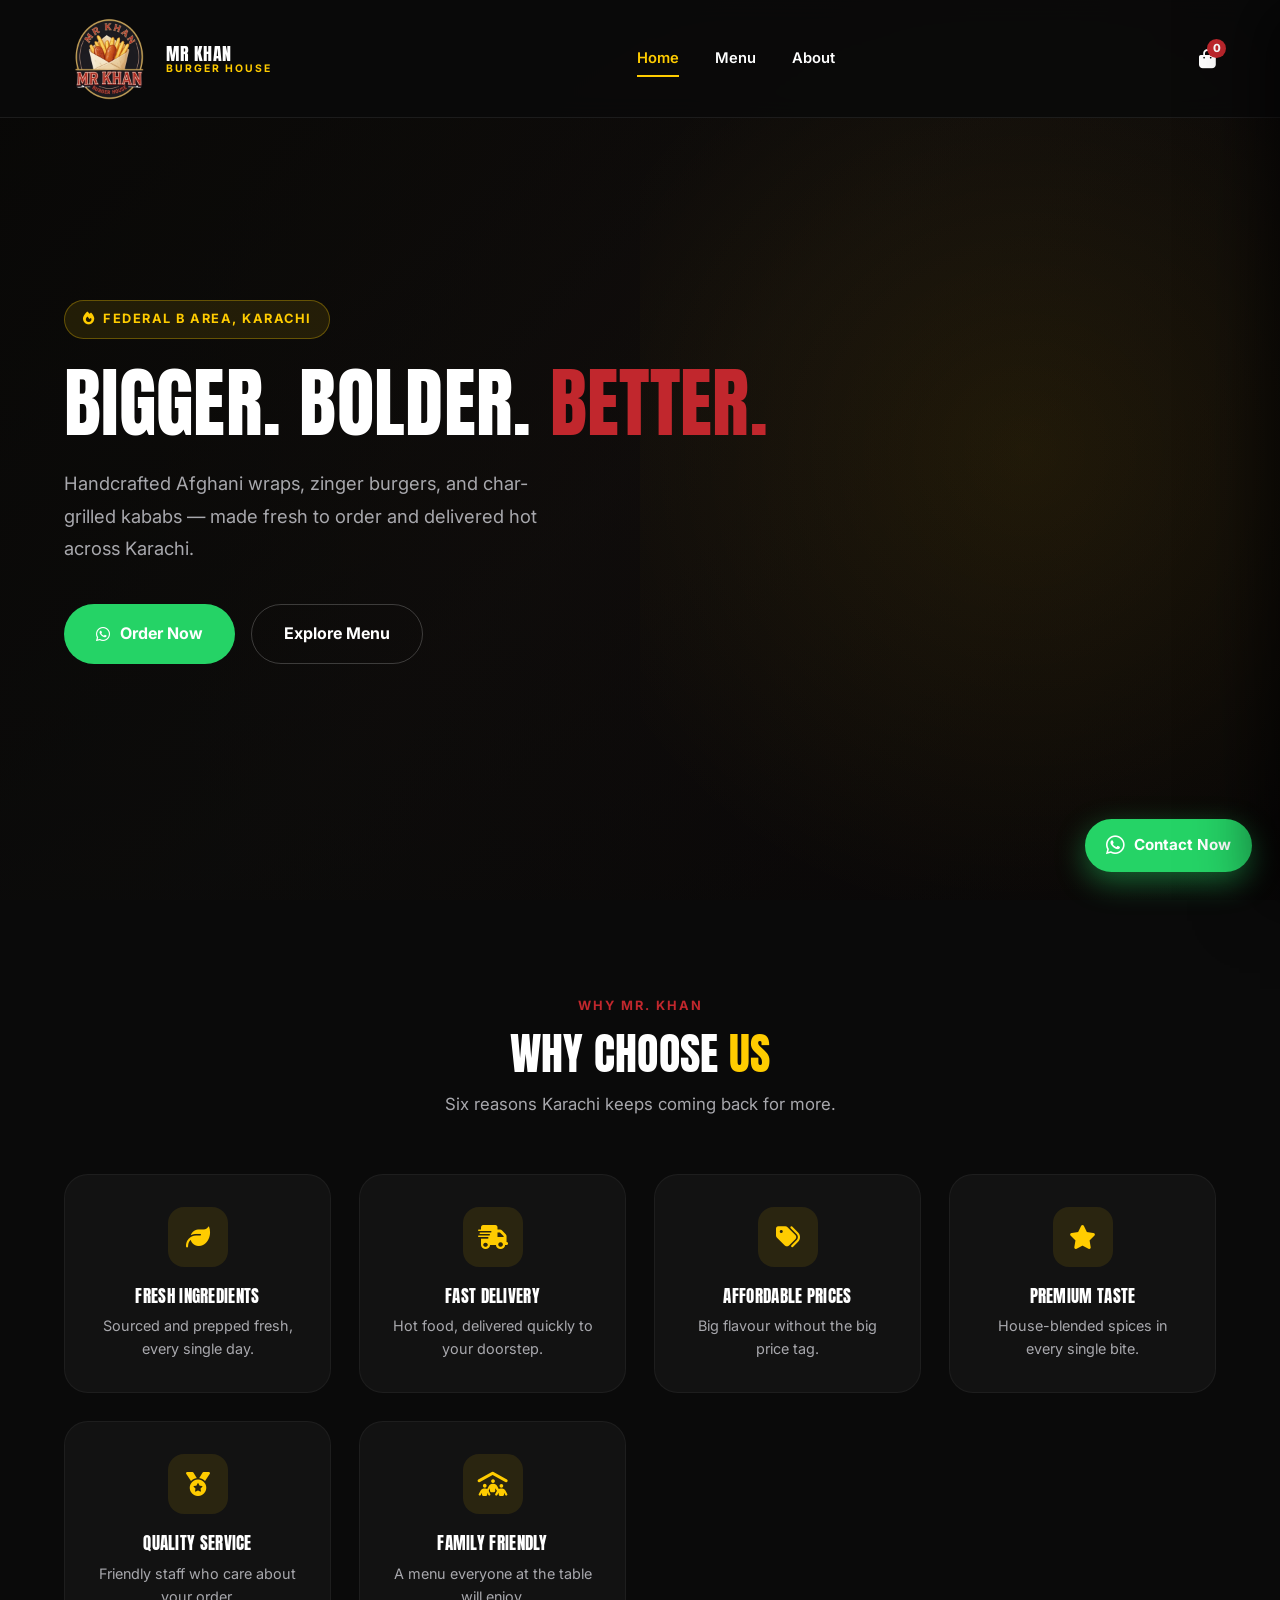
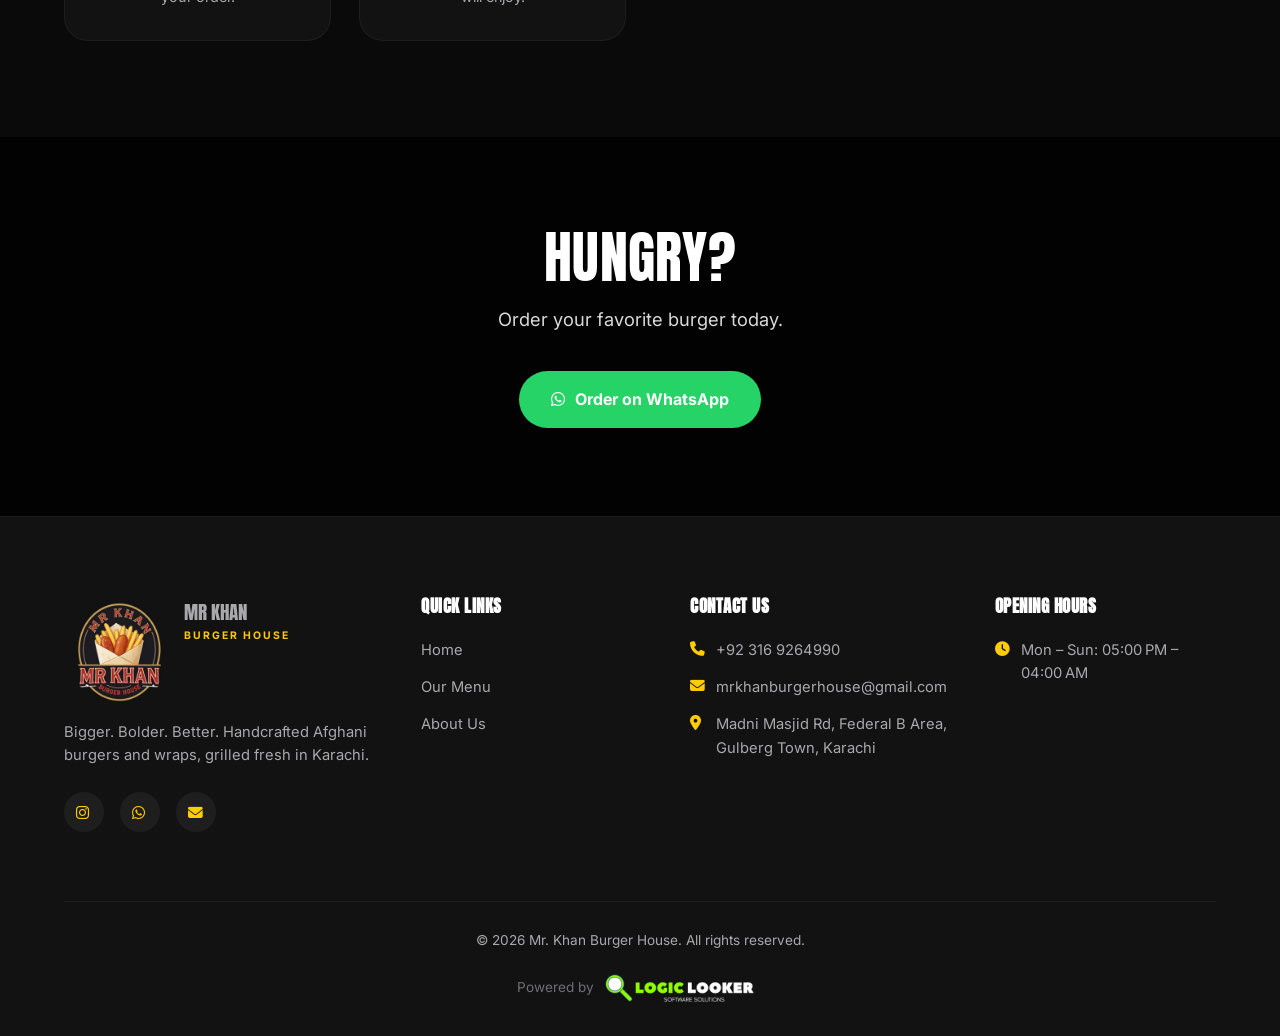
==== commit d6ba59c0: "final" ====
--- a/index.html
+++ b/index.html
@@ -12,7 +12,7 @@
 <meta property="og:type" content="restaurant.menu">
 <meta property="og:title" content="Mr. Khan Burger House | Bigger. Bolder. Better.">
 <meta property="og:description" content="Afghani wraps, zinger burgers, and kababs grilled fresh daily in Federal B Area, Karachi. Order now on WhatsApp.">
-<meta property="og:image" content="https://mrkhanburgerhouse.com/assets/logos/mrkhan-logo.png">
+<meta property="og:image" content="https://mrkhanburgerhouse.com/assets/logos/mrkhan-logo.webp">
 <meta property="og:url" content="https://mrkhanburgerhouse.com/index.html">
 <meta property="og:locale" content="en_PK">
 
@@ -20,10 +20,10 @@
 <meta name="twitter:card" content="summary_large_image">
 <meta name="twitter:title" content="Mr. Khan Burger House | Bigger. Bolder. Better.">
 <meta name="twitter:description" content="Afghani wraps, zinger burgers, and kababs grilled fresh daily in Federal B Area, Karachi.">
-<meta name="twitter:image" content="https://mrkhanburgerhouse.com/assets/logos/mrkhan-logo.png">
-
-<link rel="icon" type="image/png" href="assets/logos/mrkhan-logo.png">
-<link rel="apple-touch-icon" href="assets/logos/mrkhan-logo.png">
+<meta name="twitter:image" content="https://mrkhanburgerhouse.com/assets/logos/mrkhan-logo.webp">
+
+<link rel="icon" type="image/webp" href="assets/logos/mrkhan-logo.webp">
+<link rel="apple-touch-icon" href="assets/logos/mrkhan-logo.webp">
 
 <link rel="preconnect" href="https://fonts.googleapis.com">
 <link href="https://fonts.googleapis.com/css2?family=Anton&family=Inter:wght@300;400;500;600;700;800;900&display=swap" rel="stylesheet">
@@ -36,7 +36,7 @@
   "@context": "https://schema.org",
   "@type": "Restaurant",
   "name": "Mr. Khan Burger House",
-  "image": "https://mrkhanburgerhouse.com/assets/logos/mrkhan-logo.png",
+  "image": "https://mrkhanburgerhouse.com/assets/logos/mrkhan-logo.webp",
   "servesCuisine": ["Afghani", "Fast Food", "Burgers", "BBQ"],
   "priceRange": "Rs 60 - Rs 700",
   "telephone": "+92-316-9264990",
@@ -58,7 +58,7 @@
 <!-- ============================= Navigation ============================= -->
 <nav id="navbar" aria-label="Primary">
   <a href="index.html" class="nav-brand">
-    <img src="assets/logos/mrkhan-logo.png" alt="Mr. Khan Burger House logo">
+    <img src="assets/logos/mrkhan-logo.webp" alt="Mr. Khan Burger House logo">
     <span class="nav-brand-text">MR KHAN<span>BURGER HOUSE</span></span>
   </a>
   <div class="nav-links">
@@ -92,7 +92,7 @@
   <section class="hero" id="home">
     <!-- Background Video -->
     <video class="hero-video" autoplay muted loop playsinline aria-hidden="true">
-      <source src="assets/media/menu.mp4" type="video/mp4">
+      <source src="assets/images/tutu.mp4" type="video/mp4">
     </video>
     <div class="hero-video-overlay"></div>
 
@@ -170,7 +170,7 @@
   <div class="footer-grid">
     <div class="footer-col">
       <a href="index.html" class="footer-brand">
-        <img src="assets/logos/mrkhan-logo.png" alt="Mr. Khan Burger House logo">
+        <img src="assets/logos/mrkhan-logo.webp" alt="Mr. Khan Burger House logo">
         <span class="footer-brand-text">MR KHAN<span>BURGER HOUSE</span></span>
       </a>
       <p style="margin-bottom:1.25rem;">Bigger. Bolder. Better. Handcrafted Afghani burgers and wraps, grilled fresh in Karachi.</p>
@@ -200,7 +200,7 @@
   <div class="footer-bottom">
     <p>&copy; 2026 Mr. Khan Burger House. All rights reserved.</p>
     <a href="https://logiclooker.com" target="_blank" rel="noopener" class="footer-powered">
-      Powered by <img src="assets/logos/logo.png" alt="VisionXSystems logo">
+      Powered by <img src="assets/logos/logo.webp" alt="VisionXSystems logo">
     </a>
   </div>
 </footer>
